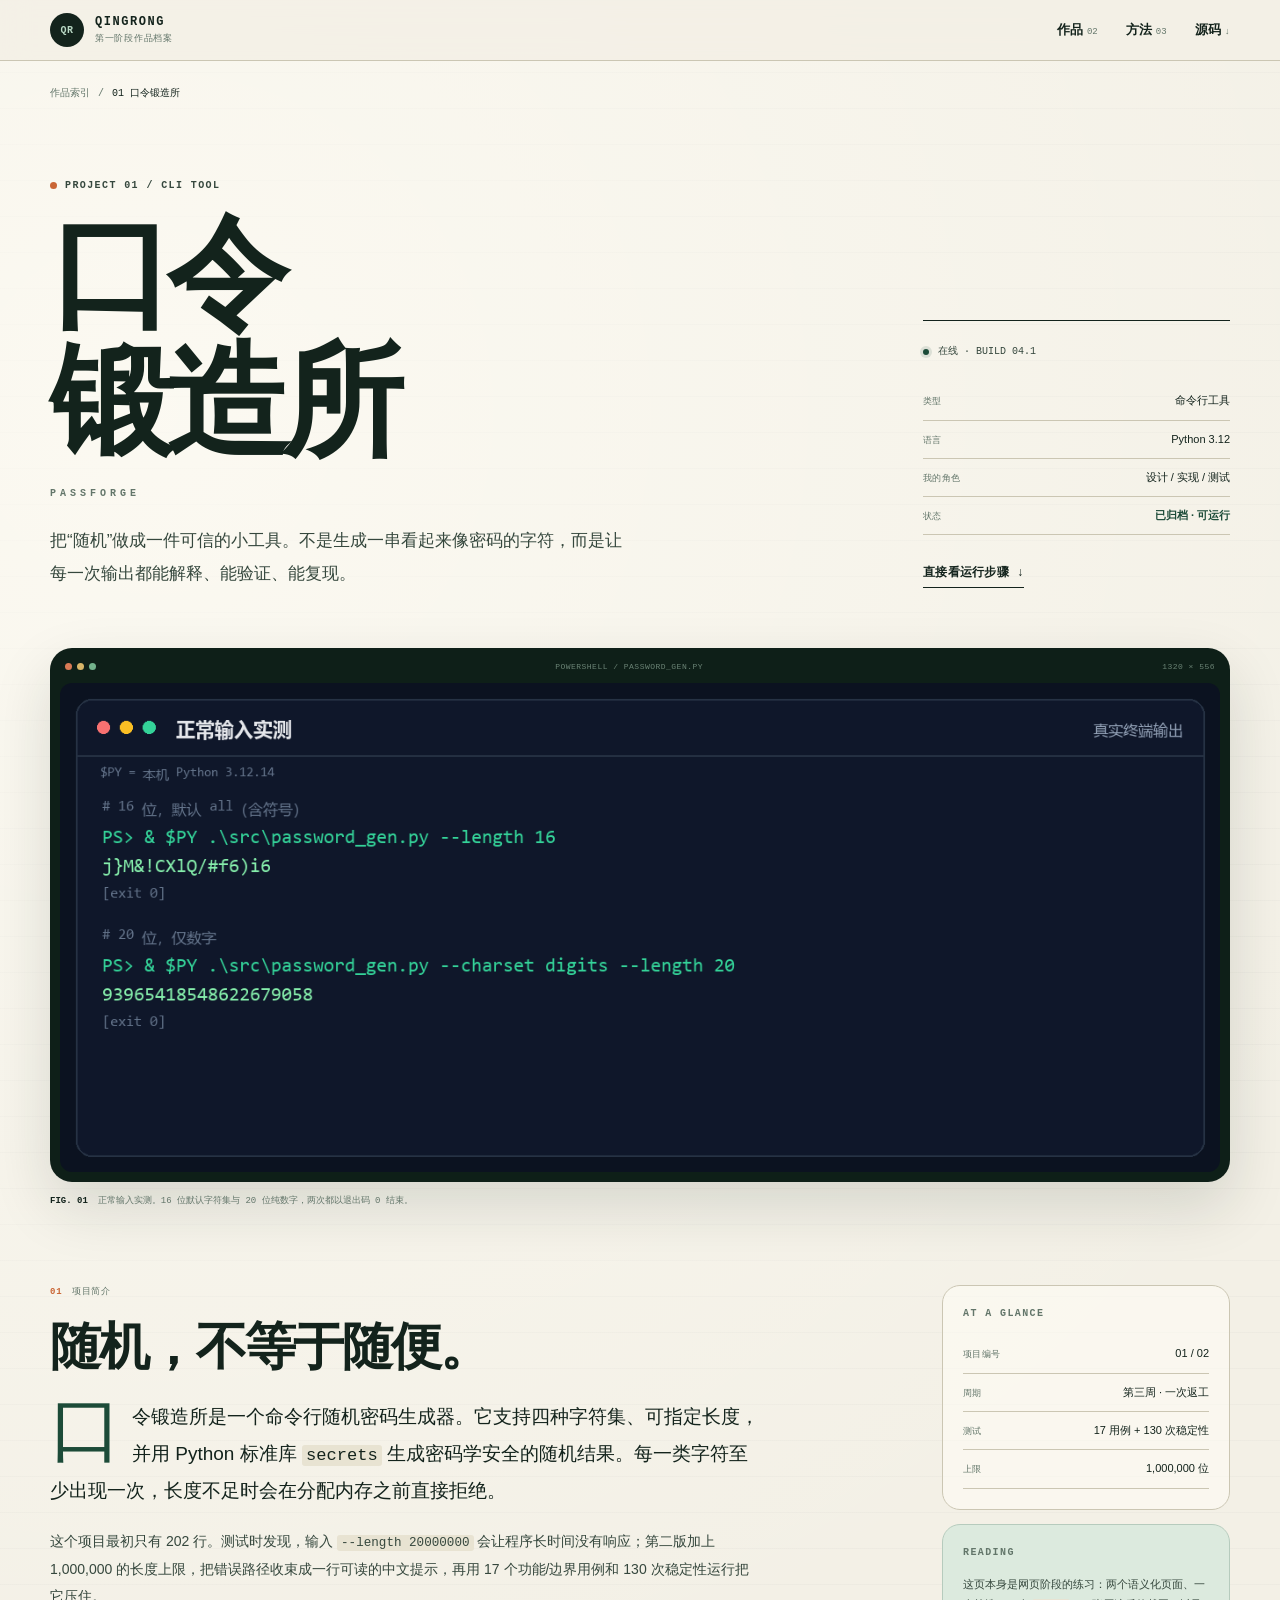
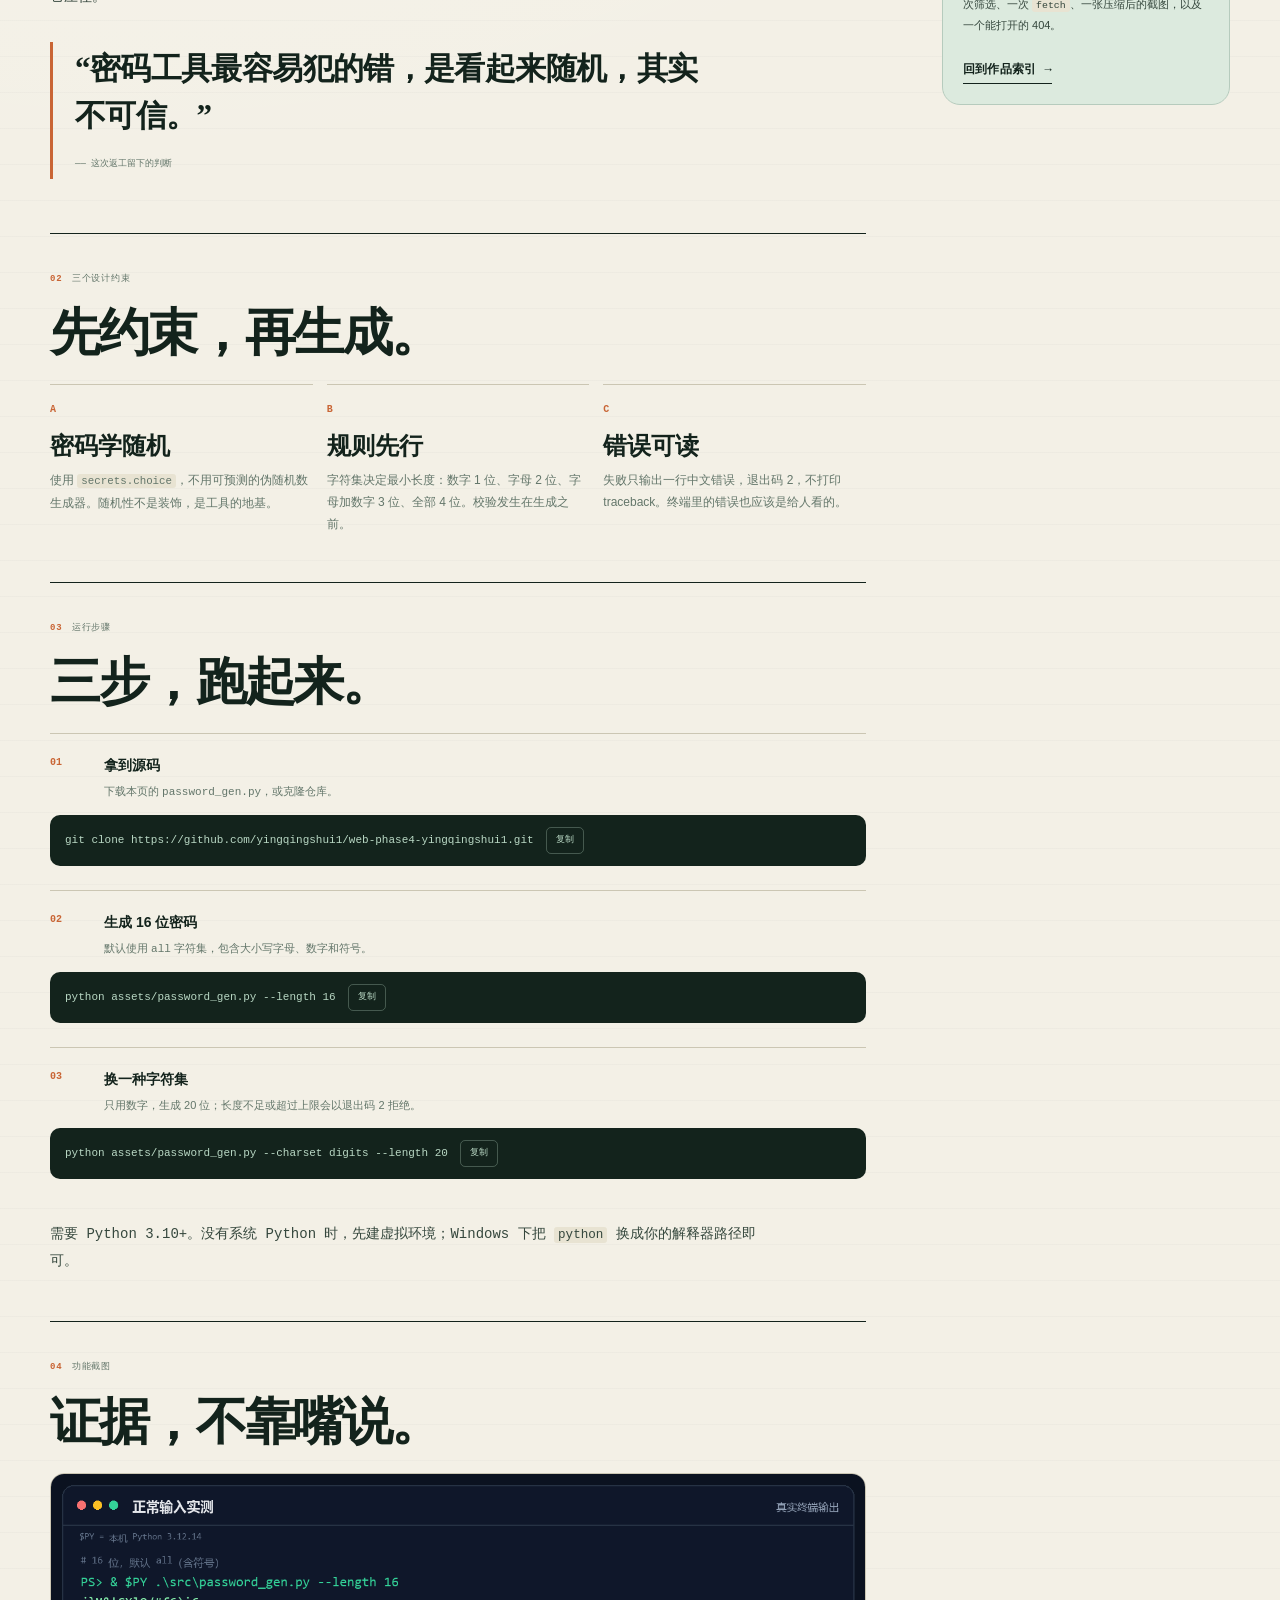
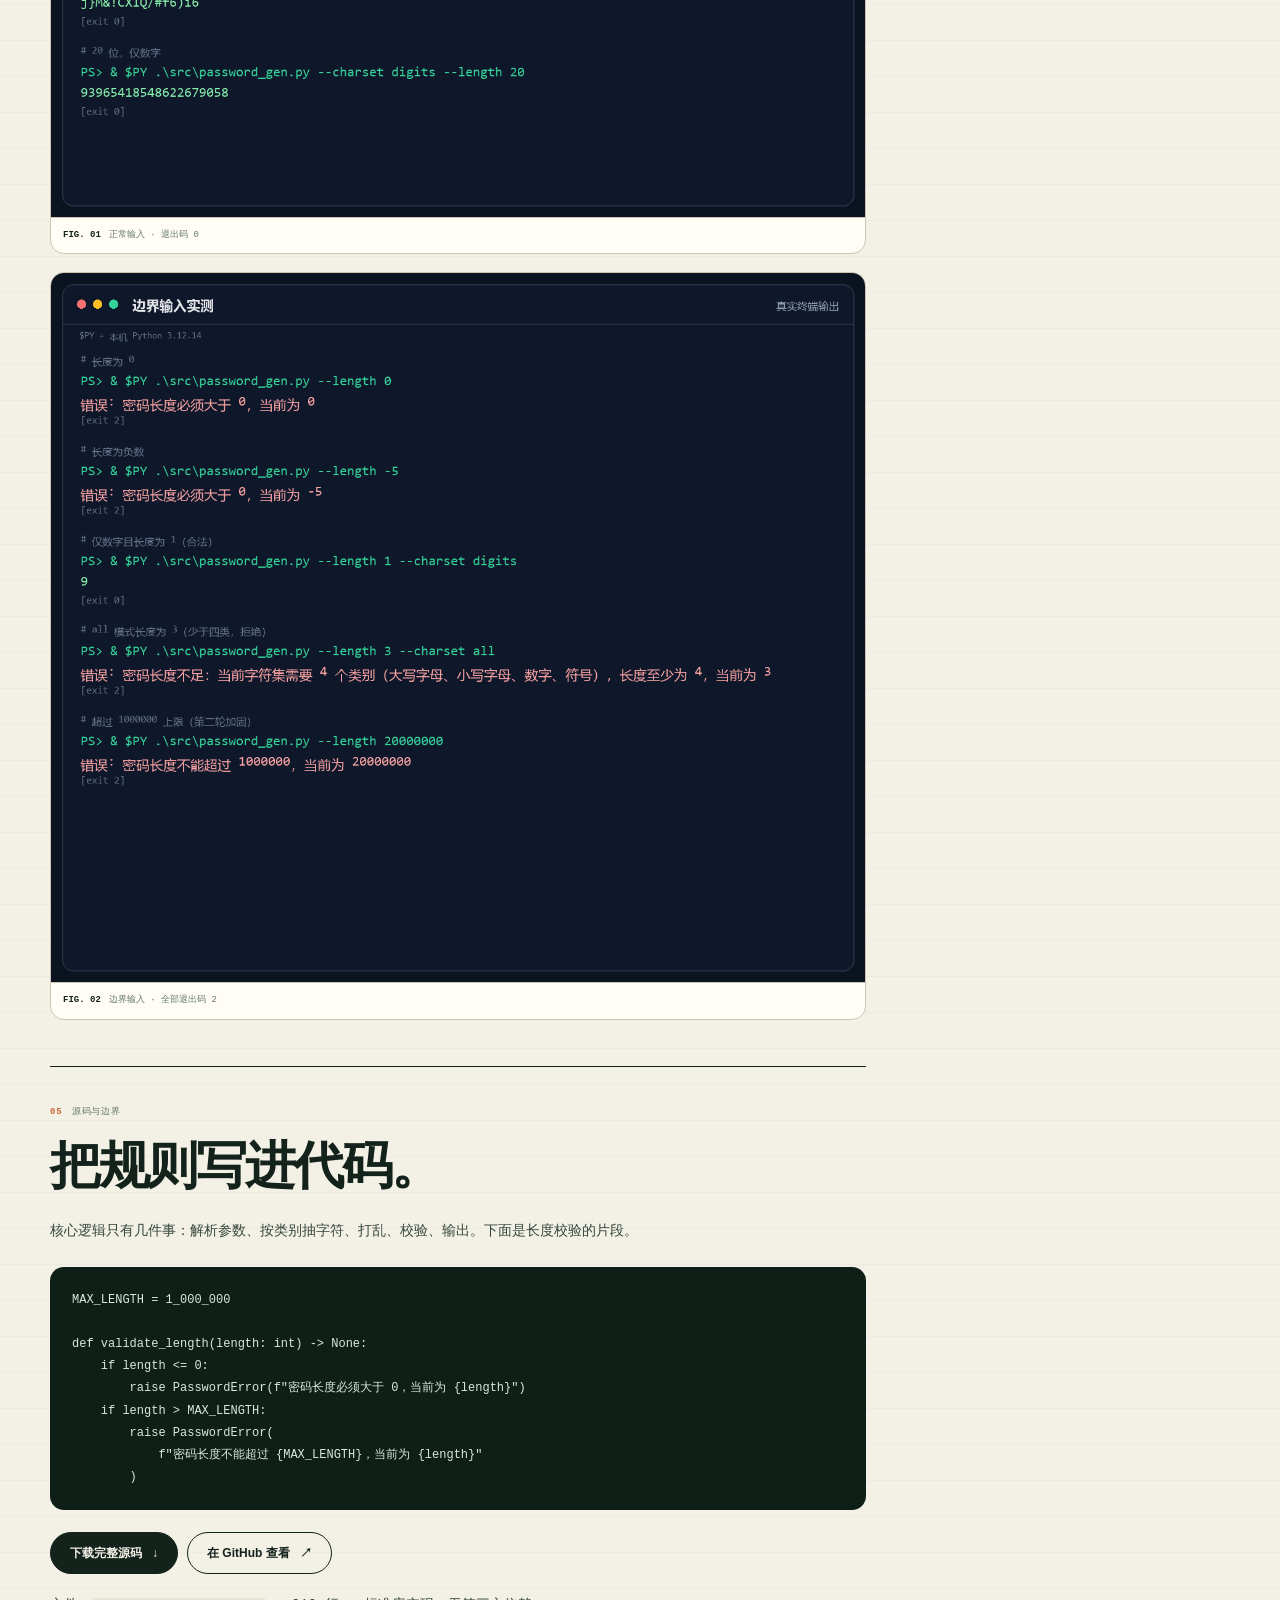
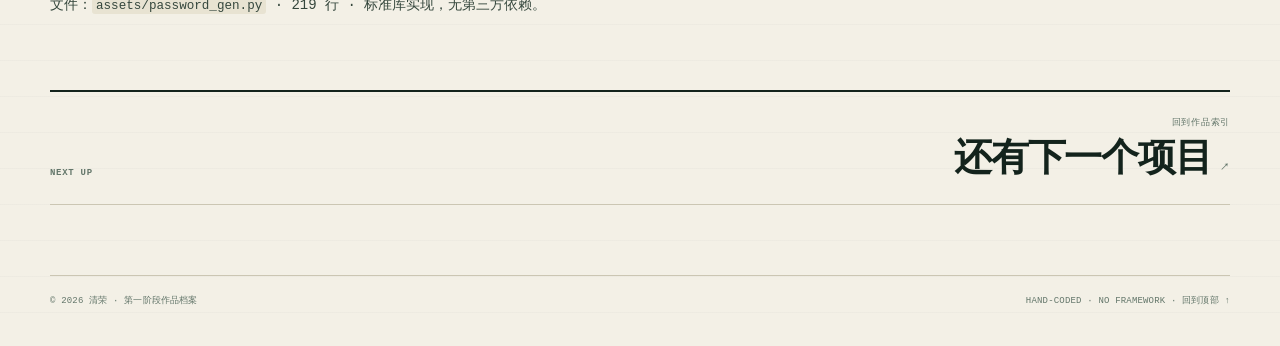
==== project.html @ 59e527c9 "feat: phase 04 static portfolio" ====
<!doctype html>
<html lang="zh-CN">
<head>
  <meta charset="utf-8">
  <meta name="viewport" content="width=device-width, initial-scale=1">
  <title>口令锻造所 · 清荣的第一阶段作品档案</title>
  <meta name="description" content="口令锻造所：一个用 Python secrets 实现的命令行随机口令生成器。项目简介、功能截图、运行步骤与源码。">
  <meta name="theme-color" content="#f3f0e6">
  <link rel="icon" href="assets/favicon.svg" type="image/svg+xml">
  <link rel="stylesheet" href="css/style.css">
</head>
<body class="project-page">
  <a class="skip-link" href="#main">跳到主要内容</a>

  <header class="site-header">
    <div class="header-inner">
      <a class="brand" href="index.html" aria-label="清荣作品档案首页">
        <span class="brand__mark" aria-hidden="true">QR</span>
        <span class="brand__text">
          <strong>QINGRONG</strong>
          <small>第一阶段作品档案</small>
        </span>
      </a>
      <nav class="site-nav" aria-label="主导航">
        <a href="index.html#work">作品 <span>02</span></a>
        <a href="index.html#method">方法 <span>03</span></a>
        <a href="#source">源码 <span aria-hidden="true">↓</span></a>
      </nav>
    </div>
  </header>

  <main id="main">
    <div class="project-shell">
      <nav class="breadcrumb" aria-label="面包屑">
        <a href="index.html">作品索引</a>
        <span aria-hidden="true">/</span>
        <span aria-current="page">01 口令锻造所</span>
      </nav>

      <section class="project-hero" aria-labelledby="project-title">
        <div class="project-hero__main">
          <p class="kicker"><span class="kicker__dot" aria-hidden="true"></span>PROJECT 01 / CLI TOOL</p>
          <h1 id="project-title">口令<br>锻造所</h1>
          <p class="project-hero__en">PASSFORGE</p>
          <p class="project-hero__lede">把“随机”做成一件可信的小工具。不是生成一串看起来像密码的字符，而是让每一次输出都能解释、能验证、能复现。</p>
        </div>
        <aside class="project-hero__aside" aria-label="项目信息">
          <div class="build-status" data-build-status role="status" aria-live="polite">
            <span class="build-status__dot" aria-hidden="true"></span>
            <span data-status-text>读取构建状态…</span>
          </div>
          <dl class="project-facts">
            <div><dt>类型</dt><dd>命令行工具</dd></div>
            <div><dt>语言</dt><dd>Python 3.12</dd></div>
            <div><dt>我的角色</dt><dd>设计 / 实现 / 测试</dd></div>
            <div><dt>状态</dt><dd><span class="status-ink">已归档 · 可运行</span></dd></div>
          </dl>
          <a class="text-link" href="#run">直接看运行步骤 <span aria-hidden="true">↓</span></a>
        </aside>
      </section>

      <figure class="hero-shot">
        <div class="hero-shot__frame">
          <div class="hero-shot__bar">
            <span class="hero-shot__lights" aria-hidden="true"><i></i><i></i><i></i></span>
            <span>POWERSHELL / PASSWORD_GEN.PY</span>
            <span>1320 × 556</span>
          </div>
          <img src="assets/terminal-normal.png" width="1320" height="556" alt="终端截图：运行 password_gen.py 生成 16 位含符号密码和 20 位纯数字密码。">
        </div>
        <figcaption><span>FIG. 01</span> 正常输入实测。16 位默认字符集与 20 位纯数字，两次都以退出码 0 结束。</figcaption>
      </figure>

      <div class="project-layout">
        <div class="project-content">
          <section class="content-section" id="about" aria-labelledby="about-title">
            <div class="content-label"><span>01</span> 项目简介</div>
            <h2 id="about-title">随机，不等于随便。</h2>
            <p class="lead"><span class="dropcap">口</span>令锻造所是一个命令行随机密码生成器。它支持四种字符集、可指定长度，并用 Python 标准库 <code>secrets</code> 生成密码学安全的随机结果。每一类字符至少出现一次，长度不足时会在分配内存之前直接拒绝。</p>
            <p>这个项目最初只有 202 行。测试时发现，输入 <code>--length 20000000</code> 会让程序长时间没有响应；第二版加上 1,000,000 的长度上限，把错误路径收束成一行可读的中文提示，再用 17 个功能/边界用例和 130 次稳定性运行把它压住。</p>
            <blockquote>
              <p>“密码工具最容易犯的错，是看起来随机，其实不可信。”</p>
              <cite>—— 这次返工留下的判断</cite>
            </blockquote>
          </section>

          <section class="content-section" aria-labelledby="features-title">
            <div class="content-label"><span>02</span> 三个设计约束</div>
            <h2 id="features-title">先约束，再生成。</h2>
            <div class="feature-grid">
              <article class="feature">
                <span class="feature__num">A</span>
                <h3>密码学随机</h3>
                <p>使用 <code>secrets.choice</code>，不用可预测的伪随机数生成器。随机性不是装饰，是工具的地基。</p>
              </article>
              <article class="feature">
                <span class="feature__num">B</span>
                <h3>规则先行</h3>
                <p>字符集决定最小长度：数字 1 位、字母 2 位、字母加数字 3 位、全部 4 位。校验发生在生成之前。</p>
              </article>
              <article class="feature">
                <span class="feature__num">C</span>
                <h3>错误可读</h3>
                <p>失败只输出一行中文错误，退出码 2，不打印 traceback。终端里的错误也应该是给人看的。</p>
              </article>
            </div>
          </section>

          <section class="content-section" id="run" aria-labelledby="run-title">
            <div class="content-label"><span>03</span> 运行步骤</div>
            <h2 id="run-title">三步，跑起来。</h2>
            <ol class="steps">
              <li class="step">
                <div class="step__head">
                  <span class="step__num">01</span>
                  <div><h3>拿到源码</h3><p>下载本页的 <code>password_gen.py</code>，或克隆仓库。</p></div>
                </div>
                <div class="command">
                  <code id="cmd-clone">git clone https://github.com/yingqingshui1/web-phase4-yingqingshui1.git</code>
                  <button class="copy-btn" type="button" data-copy="cmd-clone" aria-label="复制克隆命令">复制</button>
                </div>
              </li>
              <li class="step">
                <div class="step__head">
                  <span class="step__num">02</span>
                  <div><h3>生成 16 位密码</h3><p>默认使用 <code>all</code> 字符集，包含大小写字母、数字和符号。</p></div>
                </div>
                <div class="command">
                  <code id="cmd-run">python assets/password_gen.py --length 16</code>
                  <button class="copy-btn" type="button" data-copy="cmd-run" aria-label="复制生成命令">复制</button>
                </div>
              </li>
              <li class="step">
                <div class="step__head">
                  <span class="step__num">03</span>
                  <div><h3>换一种字符集</h3><p>只用数字，生成 20 位；长度不足或超过上限会以退出码 2 拒绝。</p></div>
                </div>
                <div class="command">
                  <code id="cmd-digits">python assets/password_gen.py --charset digits --length 20</code>
                  <button class="copy-btn" type="button" data-copy="cmd-digits" aria-label="复制数字密码命令">复制</button>
                </div>
              </li>
            </ol>
            <p class="note">需要 Python 3.10+。没有系统 Python 时，先建虚拟环境；Windows 下把 <code>python</code> 换成你的解释器路径即可。</p>
          </section>

          <section class="content-section" aria-labelledby="shots-title">
            <div class="content-label"><span>04</span> 功能截图</div>
            <h2 id="shots-title">证据，不靠嘴说。</h2>
            <div class="shot-grid">
              <figure class="shot-card">
                <img src="assets/terminal-normal.png" width="1320" height="556" loading="lazy" alt="正常输入：16 位含符号密码和 20 位纯数字密码的终端输出。">
                <figcaption><span>FIG. 01</span> 正常输入 · 退出码 0</figcaption>
              </figure>
              <figure class="shot-card">
                <img src="assets/terminal-edge.png" width="1320" height="1150" loading="lazy" alt="边界输入：长度为 0、负数、过短以及超过一百万时的中文错误提示。">
                <figcaption><span>FIG. 02</span> 边界输入 · 全部退出码 2</figcaption>
              </figure>
            </div>
          </section>

          <section class="content-section source-section" id="source" aria-labelledby="source-title">
            <div class="content-label"><span>05</span> 源码与边界</div>
            <h2 id="source-title">把规则写进代码。</h2>
            <p>核心逻辑只有几件事：解析参数、按类别抽字符、打乱、校验、输出。下面是长度校验的片段。</p>
            <pre class="code-block" aria-label="password_gen.py 长度校验代码片段"><code>MAX_LENGTH = 1_000_000

def validate_length(length: int) -&gt; None:
    if length &lt;= 0:
        raise PasswordError(f"密码长度必须大于 0，当前为 {length}")
    if length &gt; MAX_LENGTH:
        raise PasswordError(
            f"密码长度不能超过 {MAX_LENGTH}，当前为 {length}"
        )</code></pre>
            <div class="source-actions">
              <a class="button button--primary" href="assets/password_gen.py" download>下载完整源码 <span aria-hidden="true">↓</span></a>
              <a class="button button--ghost" href="https://github.com/yingqingshui1/web-phase4-yingqingshui1" data-repo-link>在 GitHub 查看 <span aria-hidden="true">↗</span></a>
            </div>
            <p class="note">文件：<code>assets/password_gen.py</code> · 219 行 · 标准库实现，无第三方依赖。</p>
          </section>
        </div>

        <aside class="project-side" aria-label="项目速览">
          <div class="side-card">
            <p class="mono-label">AT A GLANCE</p>
            <dl class="side-facts">
              <div><dt>项目编号</dt><dd>01 / 02</dd></div>
              <div><dt>周期</dt><dd>第三周 · 一次返工</dd></div>
              <div><dt>测试</dt><dd>17 用例 + 130 次稳定性</dd></div>
              <div><dt>上限</dt><dd>1,000,000 位</dd></div>
            </dl>
          </div>
          <div class="side-card side-card--mint">
            <p class="mono-label">READING</p>
            <p>这页本身是网页阶段的练习：两个语义化页面、一次筛选、一次 <code>fetch</code>、一张压缩后的截图，以及一个能打开的 404。</p>
            <a class="text-link" href="index.html#work">回到作品索引 <span aria-hidden="true">→</span></a>
          </div>
        </aside>
      </div>

      <nav class="project-next" aria-label="项目翻页">
        <span class="mono-label">NEXT UP</span>
        <a href="index.html#work">
          <span>回到作品索引</span>
          <strong>还有下一个项目 <span aria-hidden="true">↗</span></strong>
        </a>
      </nav>
    </div>
  </main>

  <footer class="site-footer">
    <div class="site-footer__bottom">
      <p>© <span data-year>2026</span> 清荣 · 第一阶段作品档案</p>
      <p class="site-footer__meta">HAND-CODED · NO FRAMEWORK · <a href="#main">回到顶部 ↑</a></p>
    </div>
  </footer>

  <noscript>
    <p class="noscript-note">页面内容无需 JavaScript 即可阅读；复制按钮和构建状态需要开启 JavaScript。</p>
  </noscript>
  <script src="js/project.js" defer></script>
</body>
</html>
---- css/style.css ----
/* =========================================================
   QINGRONG / PHASE 01
   Hand-written CSS. No framework, no build step.
   ========================================================= */

:root {
  --paper: #f3f0e6;
  --paper-deep: #e8e3d2;
  --white: #fffdf6;
  --ink: #13231c;
  --ink-soft: #35473d;
  --muted: #63766a;
  --line: #cbc6b3;
  --line-dark: #9ea998;
  --green: #1c4b38;
  --mint: #b9d8c4;
  --mint-soft: #dceade;
  --orange: #c96535;
  --font-sans: "Microsoft YaHei", "PingFang SC", "Noto Sans SC", "Hiragino Sans GB", sans-serif;
  --font-serif: "Songti SC", "STSong", "Noto Serif SC", "SimSun", serif;
  --font-mono: "Cascadia Code", "SFMono-Regular", "Consolas", "Liberation Mono", monospace;
  --max: 1180px;
  --gutter: clamp(16px, 4vw, 28px);
  --radius-lg: 28px;
  --radius-md: 18px;
  --ease: cubic-bezier(.2, .7, .2, 1);
}

*,
*::before,
*::after {
  box-sizing: border-box;
}

html {
  scroll-behavior: smooth;
  scroll-padding-top: 90px;
}

body {
  margin: 0;
  background-color: var(--paper);
  background-image:
    radial-gradient(circle at 12% 8%, rgba(255, 253, 246, .72), transparent 28%),
    linear-gradient(rgba(19, 35, 28, .025) 1px, transparent 1px);
  background-size: auto, 100% 36px;
  color: var(--ink);
  font-family: var(--font-sans);
  font-size: 16px;
  line-height: 1.7;
  overflow-x: clip;
  -webkit-font-smoothing: antialiased;
}

body::selection {
  background: var(--mint);
  color: var(--ink);
}

::selection {
  background: var(--mint);
  color: var(--ink);
}

img {
  display: block;
  max-width: 100%;
  height: auto;
}

a {
  color: inherit;
}

button,
input {
  font: inherit;
}

button {
  color: inherit;
}

h1,
h2,
h3,
p {
  margin-top: 0;
}

code,
pre {
  font-family: var(--font-mono);
}

[hidden] {
  display: none !important;
}

:focus-visible {
  outline: 3px solid var(--orange);
  outline-offset: 3px;
}

.skip-link {
  position: fixed;
  top: 12px;
  left: 12px;
  z-index: 100;
  padding: 9px 14px;
  border-radius: 999px;
  background: var(--ink);
  color: var(--paper);
  font-family: var(--font-mono);
  font-size: 12px;
  text-decoration: none;
  transform: translateY(-160%);
  transition: transform .2s var(--ease);
}

.skip-link:focus {
  transform: translateY(0);
}

/* ---------- shared ---------- */

.kicker,
.mono-label {
  font-family: var(--font-mono);
  font-size: 10px;
  font-weight: 600;
  letter-spacing: .14em;
  line-height: 1.5;
  text-transform: uppercase;
}

.kicker {
  display: flex;
  align-items: center;
  gap: 8px;
  margin-bottom: 18px;
  color: var(--ink-soft);
}

.kicker__dot {
  width: 7px;
  height: 7px;
  flex: 0 0 auto;
  border-radius: 50%;
  background: var(--orange);
}

.kicker--light {
  color: var(--mint);
}

.mono-label {
  color: var(--muted);
}

.button {
  display: inline-flex;
  align-items: center;
  justify-content: center;
  gap: 10px;
  min-height: 46px;
  padding: 11px 19px;
  border: 1px solid var(--ink);
  border-radius: 999px;
  font-size: 13px;
  font-weight: 700;
  line-height: 1.2;
  text-decoration: none;
  transition: background .2s var(--ease), color .2s var(--ease), transform .2s var(--ease);
}

.button svg {
  width: 17px;
  height: 17px;
  fill: none;
  stroke: currentColor;
  stroke-width: 1.7;
  stroke-linecap: round;
  stroke-linejoin: round;
}

.button:hover {
  transform: translateY(-2px);
}

.button--primary {
  background: var(--ink);
  color: var(--paper);
}

.button--primary:hover {
  background: var(--mint);
  color: var(--ink);
}

.button--ghost {
  background: transparent;
}

.button--ghost:hover {
  background: var(--white);
}

.text-link {
  display: inline-flex;
  align-items: center;
  gap: 8px;
  width: fit-content;
  padding-bottom: 3px;
  border-bottom: 1px solid var(--ink);
  font-family: var(--font-mono);
  font-size: 12px;
  font-weight: 600;
  letter-spacing: .02em;
  text-decoration: none;
  transition: gap .2s var(--ease), color .2s var(--ease);
}

.text-link:hover {
  gap: 14px;
  color: var(--green);
}

.tag-list {
  display: flex;
  flex-wrap: wrap;
  gap: 6px;
  margin: 0;
  padding: 0;
  list-style: none;
}

.tag-list li {
  padding: 3px 8px;
  border: 1px solid var(--line);
  border-radius: 4px;
  color: var(--ink-soft);
  font-family: var(--font-mono);
  font-size: 10px;
  line-height: 1.5;
}

/* ---------- header ---------- */

.site-header {
  position: sticky;
  top: 0;
  z-index: 30;
  border-bottom: 1px solid var(--line);
  background: rgba(243, 240, 230, .9);
  -webkit-backdrop-filter: blur(14px);
  backdrop-filter: blur(14px);
}

.header-inner {
  display: flex;
  align-items: center;
  justify-content: space-between;
  gap: 24px;
  width: min(var(--max), calc(100% - var(--gutter) * 2));
  margin: 0 auto;
  padding: 13px 0;
}

.brand {
  display: inline-flex;
  align-items: center;
  gap: 11px;
  text-decoration: none;
  white-space: nowrap;
}

.brand__mark {
  display: grid;
  width: 34px;
  height: 34px;
  place-items: center;
  border-radius: 50%;
  background: var(--ink);
  color: var(--mint);
  font-family: var(--font-mono);
  font-size: 10px;
  font-weight: 700;
  letter-spacing: .04em;
}

.brand__text {
  display: flex;
  flex-direction: column;
  line-height: 1.1;
}

.brand__text strong {
  font-family: var(--font-mono);
  font-size: 12px;
  letter-spacing: .13em;
}

.brand__text small {
  margin-top: 4px;
  color: var(--muted);
  font-size: 9px;
  letter-spacing: .08em;
}

.site-nav {
  display: flex;
  align-items: center;
  gap: clamp(12px, 2.2vw, 28px);
}

.site-nav a {
  display: inline-flex;
  align-items: baseline;
  gap: 4px;
  padding: 5px 0;
  font-size: 13px;
  font-weight: 600;
  text-decoration: none;
  white-space: nowrap;
}

.site-nav a span {
  color: var(--muted);
  font-family: var(--font-mono);
  font-size: 9px;
  font-weight: 400;
}

.site-nav a:hover {
  color: var(--green);
  text-decoration: underline;
  text-underline-offset: 4px;
}

/* ---------- hero ---------- */

.hero {
  display: grid;
  grid-template-columns: minmax(0, 1.45fr) minmax(280px, .55fr);
  gap: clamp(30px, 5vw, 68px);
  align-items: stretch;
  width: min(var(--max), calc(100% - var(--gutter) * 2));
  margin: 0 auto;
  padding: clamp(52px, 8vw, 104px) 0 clamp(44px, 6vw, 72px);
}

.hero__copy {
  display: flex;
  flex-direction: column;
  align-items: flex-start;
  justify-content: center;
}

.hero h1 {
  max-width: 760px;
  margin-bottom: 24px;
  font-family: var(--font-serif);
  font-size: clamp(48px, 7.4vw, 98px);
  font-weight: 600;
  letter-spacing: -.055em;
  line-height: .98;
}

.hero h1 .mark {
  display: inline-block;
  margin: 0 .05em;
  padding: 0 .1em .06em;
  border-radius: .06em;
  background: var(--mint);
  box-shadow: inset 0 -.08em 0 rgba(28, 75, 56, .24);
  transform: rotate(-1.5deg);
}

.hero__lede {
  max-width: 560px;
  margin-bottom: 30px;
  color: var(--ink-soft);
  font-size: clamp(14px, 1.4vw, 17px);
  line-height: 1.95;
}

.hero__actions {
  display: flex;
  flex-wrap: wrap;
  gap: 10px;
}

.issue-card {
  position: relative;
  display: flex;
  min-height: 360px;
  flex-direction: column;
  justify-content: space-between;
  overflow: hidden;
  padding: 24px;
  border-radius: var(--radius-lg);
  background: var(--green);
  color: var(--paper);
}

.issue-card__top {
  position: relative;
  z-index: 1;
  display: flex;
  align-items: center;
  justify-content: space-between;
  gap: 10px;
}

.issue-card .mono-label {
  color: rgba(243, 240, 230, .58);
}

.status-pill {
  display: inline-flex;
  align-items: center;
  gap: 6px;
  padding: 4px 8px;
  border: 1px solid rgba(243, 240, 230, .24);
  border-radius: 999px;
  color: var(--mint);
  font-family: var(--font-mono);
  font-size: 9px;
  letter-spacing: .08em;
}

.status-pill__dot,
.build-status__dot {
  width: 6px;
  height: 6px;
  border-radius: 50%;
  background: var(--mint);
  box-shadow: 0 0 0 3px rgba(185, 216, 196, .14);
}

.issue-card__number {
  position: absolute;
  right: -14px;
  bottom: -35px;
  margin: 0;
  color: rgba(243, 240, 230, .1);
  font-family: var(--font-serif);
  font-size: clamp(190px, 22vw, 290px);
  font-weight: 700;
  letter-spacing: -.12em;
  line-height: .8;
  pointer-events: none;
  user-select: none;
}

.issue-card__bottom {
  position: relative;
  z-index: 1;
}

.issue-card__bottom > p {
  margin-bottom: 24px;
  font-family: var(--font-serif);
  font-size: clamp(25px, 2.4vw, 32px);
  line-height: 1.35;
}

.issue-card__meta {
  display: flex;
  gap: 28px;
  margin: 0;
  padding-top: 18px;
  border-top: 1px solid rgba(243, 240, 230, .2);
}

.issue-card__meta div {
  display: flex;
  flex-direction: column;
  gap: 2px;
}

.issue-card__meta dt {
  color: rgba(243, 240, 230, .46);
  font-family: var(--font-mono);
  font-size: 8px;
  letter-spacing: .12em;
}

.issue-card__meta dd {
  margin: 0;
  font-family: var(--font-mono);
  font-size: 16px;
}

/* ---------- ticker ---------- */

.ticker {
  overflow: hidden;
  border-top: 1px solid var(--ink);
  border-bottom: 1px solid var(--ink);
  background: var(--mint);
  -webkit-mask-image: linear-gradient(to right, transparent 0, #000 4%, #000 96%, transparent 100%);
  mask-image: linear-gradient(to right, transparent 0, #000 4%, #000 96%, transparent 100%);
}

.ticker__track {
  display: flex;
  width: max-content;
  align-items: center;
  gap: 26px;
  padding: 9px 0;
  animation: ticker 32s linear infinite;
}

.ticker__track span {
  font-family: var(--font-mono);
  font-size: 9px;
  font-weight: 700;
  letter-spacing: .16em;
}

.ticker__track i {
  width: 5px;
  height: 5px;
  border-radius: 50%;
  background: var(--green);
}

@keyframes ticker {
  to { transform: translateX(-50%); }
}

/* ---------- sections ---------- */

.section {
  width: min(var(--max), calc(100% - var(--gutter) * 2));
  margin: 0 auto;
  padding: clamp(58px, 7vw, 94px) 0;
}

.section-head {
  display: flex;
  align-items: flex-end;
  justify-content: space-between;
  gap: 30px;
  margin-bottom: 30px;
  padding-top: 18px;
  border-top: 1px solid var(--ink);
}

.section-head .kicker {
  margin-bottom: 12px;
}

.section-head h2 {
  margin: 0;
  font-family: var(--font-serif);
  font-size: clamp(38px, 5vw, 64px);
  font-weight: 600;
  letter-spacing: -.04em;
  line-height: 1;
}

.section-head__note {
  margin: 0;
  color: var(--muted);
  font-family: var(--font-mono);
  font-size: 10px;
  line-height: 1.8;
  text-align: right;
}

.section-head__note span {
  color: var(--ink);
  font-size: 22px;
  font-weight: 700;
}

.filter-bar {
  display: flex;
  align-items: center;
  gap: 7px;
  margin-bottom: 22px;
}

.filter-btn {
  display: inline-flex;
  align-items: baseline;
  gap: 5px;
  min-height: 34px;
  padding: 6px 12px;
  border: 1px solid var(--line);
  border-radius: 999px;
  background: transparent;
  font-family: var(--font-mono);
  font-size: 11px;
  line-height: 1;
  cursor: pointer;
  transition: background .18s var(--ease), color .18s var(--ease), border-color .18s var(--ease);
}

.filter-btn span {
  color: var(--muted);
  font-size: 8px;
}

.filter-btn:hover {
  border-color: var(--ink);
}

.filter-btn[aria-pressed="true"] {
  border-color: var(--ink);
  background: var(--ink);
  color: var(--paper);
}

.filter-btn[aria-pressed="true"] span {
  color: var(--mint);
}

.filter-status {
  margin: 0 0 0 auto;
  color: var(--muted);
  font-family: var(--font-mono);
  font-size: 10px;
}

.work-grid {
  display: grid;
  grid-template-columns: minmax(0, 1fr);
  gap: 16px;
}

.project-card {
  min-width: 0;
  overflow: hidden;
  border: 1px solid var(--line);
  border-radius: var(--radius-lg);
  background: var(--white);
}

.project-card--feature {
  display: grid;
  grid-column: 1 / -1;
  grid-template-columns: minmax(0, 1.18fr) minmax(0, .82fr);
}

.project-card__media {
  display: flex;
  min-width: 0;
  flex-direction: column;
  gap: 12px;
  padding: 20px;
  background:
    radial-gradient(circle at 10% 0, rgba(185, 216, 196, .13), transparent 38%),
    #0e1f18;
  color: var(--mint);
}

.media-topline {
  display: flex;
  justify-content: space-between;
  gap: 10px;
  font-family: var(--font-mono);
  font-size: 9px;
  letter-spacing: .12em;
}

.project-card__media img {
  width: 100%;
  margin: auto 0;
  border: 1px solid rgba(185, 216, 196, .2);
  border-radius: 12px;
  transition: transform .35s var(--ease);
}

.project-card--feature:hover .project-card__media img {
  transform: scale(1.012);
}

.media-caption {
  margin: 0;
  color: rgba(185, 216, 196, .55);
  font-family: var(--font-mono);
  font-size: 9px;
  letter-spacing: .04em;
}

.project-card__body {
  display: flex;
  min-width: 0;
  flex-direction: column;
  align-items: flex-start;
  padding: clamp(22px, 3vw, 32px);
}

.project-card__top {
  display: flex;
  width: 100%;
  align-items: center;
  justify-content: space-between;
  gap: 12px;
  margin-bottom: 20px;
}

.project-card__arrow {
  display: grid;
  width: 34px;
  height: 34px;
  flex: 0 0 auto;
  place-items: center;
  border: 1px solid var(--ink);
  border-radius: 50%;
  font-size: 15px;
  transition: background .2s var(--ease), transform .2s var(--ease);
}

.project-card--feature:hover .project-card__arrow {
  background: var(--mint);
  transform: rotate(8deg);
}

.project-card h3 {
  margin-bottom: 4px;
  font-family: var(--font-serif);
  font-size: clamp(34px, 4vw, 52px);
  font-weight: 600;
  letter-spacing: -.04em;
  line-height: 1.1;
}

.project-card__en {
  margin-bottom: 18px;
  color: var(--muted);
  font-family: var(--font-mono);
  font-size: 9px;
  letter-spacing: .14em;
}

.project-card__desc {
  margin-bottom: 20px;
  color: var(--ink-soft);
  font-size: 13px;
  line-height: 1.85;
}

.project-card__desc code {
  padding: 1px 4px;
  border-radius: 3px;
  background: var(--paper-deep);
  font-size: .9em;
}

.project-card .tag-list {
  margin-bottom: 24px;
}

.project-card .text-link {
  margin-top: auto;
}

.project-card__status {
  padding: 3px 7px;
  border: 1px solid var(--line);
  border-radius: 999px;
  color: var(--muted);
  font-family: var(--font-mono);
  font-size: 9px;
}

.project-card--compact {
  display: grid;
  grid-template-columns: 94px minmax(0, 1fr);
  min-height: 290px;
}

.compact-mark {
  display: flex;
  flex-direction: column;
  align-items: center;
  justify-content: space-between;
  padding: 22px 12px;
  background: var(--paper-deep);
  border-right: 1px solid var(--line);
}

.compact-mark span {
  color: var(--green);
  font-family: var(--font-serif);
  font-size: 62px;
  line-height: .9;
}

.compact-mark small {
  color: var(--muted);
  font-family: var(--font-mono);
  font-size: 8px;
  letter-spacing: .14em;
  writing-mode: vertical-rl;
}

.project-card--compact h3 {
  font-size: clamp(28px, 3vw, 38px);
}

.project-card__footnote {
  margin: auto 0 0;
  color: var(--muted);
  font-family: var(--font-mono);
  font-size: 9px;
  line-height: 1.6;
}

/* ---------- method ---------- */

.method {
  display: grid;
  grid-template-columns: minmax(0, .78fr) minmax(0, 1.22fr);
  gap: clamp(30px, 5vw, 72px);
  width: min(var(--max), calc(100% - var(--gutter) * 2));
  margin: 0 auto clamp(64px, 8vw, 100px);
  padding: clamp(28px, 5vw, 58px);
  border-radius: 34px;
  background:
    radial-gradient(circle at 92% 0, rgba(185, 216, 196, .15), transparent 34%),
    var(--ink);
  color: var(--paper);
}

.method__head h2 {
  margin-bottom: 20px;
  font-family: var(--font-serif);
  font-size: clamp(38px, 4.6vw, 58px);
  font-weight: 600;
  letter-spacing: -.045em;
  line-height: 1.08;
}

.method__head > p:last-child {
  max-width: 330px;
  margin-bottom: 0;
  color: rgba(243, 240, 230, .62);
  font-size: 13px;
  line-height: 1.9;
}

.method-list {
  margin: 0;
  padding: 0;
  border-top: 1px solid rgba(243, 240, 230, .2);
  list-style: none;
}

.method-list li {
  display: grid;
  grid-template-columns: 48px minmax(0, 1fr);
  gap: 14px;
  padding: 20px 0;
  border-bottom: 1px solid rgba(243, 240, 230, .2);
}

.method-list__num {
  color: var(--mint);
  font-family: var(--font-mono);
  font-size: 11px;
}

.method-list h3 {
  margin-bottom: 6px;
  font-family: var(--font-serif);
  font-size: 26px;
  font-weight: 600;
  line-height: 1.2;
}

.method-list p {
  max-width: 460px;
  margin: 0;
  color: rgba(243, 240, 230, .64);
  font-size: 12px;
  line-height: 1.85;
}

/* ---------- footer ---------- */

.site-footer {
  width: min(var(--max), calc(100% - var(--gutter) * 2));
  margin: 0 auto;
  padding: 0 0 36px;
}

.site-footer__cta {
  padding: 30px 0 46px;
  border-top: 1px solid var(--ink);
}

.site-footer__cta .kicker {
  margin-bottom: 14px;
}

.site-footer__cta > a {
  display: block;
  width: fit-content;
  max-width: 100%;
  font-family: var(--font-serif);
  font-size: clamp(40px, 7vw, 84px);
  font-weight: 600;
  letter-spacing: -.055em;
  line-height: 1.02;
  text-decoration: none;
}

.site-footer__cta > a span:first-of-type {
  display: inline-block;
  padding: 0 .08em;
  background: var(--mint);
  transition: background .2s var(--ease);
}

.site-footer__cta > a:hover span:first-of-type {
  background: var(--orange);
  color: var(--white);
}

.site-footer__bottom {
  display: flex;
  align-items: flex-end;
  justify-content: space-between;
  gap: 20px;
  padding-top: 18px;
  border-top: 1px solid var(--line);
  color: var(--muted);
  font-family: var(--font-mono);
  font-size: 9px;
  letter-spacing: .02em;
}

.site-footer__bottom p {
  margin: 0;
}

.site-footer__bottom a {
  text-decoration: none;
}

.site-footer__bottom a:hover {
  color: var(--ink);
  text-decoration: underline;
}

.noscript-note {
  position: fixed;
  right: 14px;
  bottom: 14px;
  left: 14px;
  z-index: 40;
  width: fit-content;
  max-width: calc(100% - 28px);
  margin: 0 auto;
  padding: 8px 14px;
  border-radius: 999px;
  background: var(--ink);
  color: var(--paper);
  font-family: var(--font-mono);
  font-size: 10px;
  text-align: center;
}

/* =========================================================
   PROJECT PAGE
   ========================================================= */

.project-shell {
  width: min(var(--max), calc(100% - var(--gutter) * 2));
  margin: 0 auto;
}

.breadcrumb {
  display: flex;
  flex-wrap: wrap;
  gap: 8px;
  padding: 24px 0 0;
  color: var(--muted);
  font-family: var(--font-mono);
  font-size: 10px;
}

.breadcrumb a {
  text-decoration: none;
}

.breadcrumb a:hover {
  color: var(--ink);
  text-decoration: underline;
}

.breadcrumb [aria-current="page"] {
  color: var(--ink);
}

.project-hero {
  display: grid;
  grid-template-columns: minmax(0, 1.45fr) minmax(260px, .55fr);
  gap: clamp(30px, 5vw, 64px);
  align-items: end;
  padding: clamp(38px, 6vw, 76px) 0 clamp(38px, 5vw, 58px);
}

.project-hero h1 {
  margin: 0;
  font-family: var(--font-serif);
  font-size: clamp(72px, 9.6vw, 126px);
  font-weight: 600;
  letter-spacing: -.06em;
  line-height: 1.04;
}

.project-hero__en {
  margin: 18px 0 22px;
  color: var(--muted);
  font-family: var(--font-mono);
  font-size: 10px;
  font-weight: 600;
  letter-spacing: .4em;
}

.project-hero__lede {
  max-width: 580px;
  margin-bottom: 0;
  color: var(--ink-soft);
  font-size: clamp(14px, 1.4vw, 17px);
  line-height: 1.95;
}

.project-hero__aside {
  padding: 22px 0 2px;
  border-top: 1px solid var(--ink);
}

.build-status {
  display: flex;
  align-items: center;
  gap: 9px;
  margin-bottom: 22px;
  color: var(--ink-soft);
  font-family: var(--font-mono);
  font-size: 10px;
}

.build-status__dot {
  background: var(--muted);
  box-shadow: none;
}

.build-status[data-state="online"] .build-status__dot {
  background: var(--green);
  box-shadow: 0 0 0 3px rgba(28, 75, 56, .12);
}

.build-status[data-state="error"] .build-status__dot {
  background: var(--orange);
  box-shadow: none;
}

.project-facts,
.side-facts {
  margin: 0 0 22px;
}

.project-facts div,
.side-facts div {
  display: flex;
  align-items: baseline;
  justify-content: space-between;
  gap: 16px;
  padding: 9px 0;
  border-bottom: 1px solid var(--line);
}

.project-facts dt,
.side-facts dt {
  color: var(--muted);
  font-family: var(--font-mono);
  font-size: 9px;
  letter-spacing: .04em;
}

.project-facts dd,
.side-facts dd {
  margin: 0;
  font-size: 11px;
  text-align: right;
}

.status-ink {
  color: var(--green);
  font-weight: 700;
}

.hero-shot {
  margin: 0 0 clamp(48px, 6vw, 76px);
}

.hero-shot__frame {
  overflow: hidden;
  padding: 10px;
  border-radius: 22px;
  background: #0e1f18;
  box-shadow: 0 24px 60px rgba(19, 35, 28, .14);
}

.hero-shot__bar {
  display: flex;
  align-items: center;
  justify-content: space-between;
  gap: 14px;
  padding: 2px 5px 10px;
  color: rgba(185, 216, 196, .54);
  font-family: var(--font-mono);
  font-size: 8px;
  letter-spacing: .06em;
}

.hero-shot__lights {
  display: flex;
  gap: 5px;
}

.hero-shot__lights i {
  width: 7px;
  height: 7px;
  border-radius: 50%;
  background: rgba(185, 216, 196, .3);
}

.hero-shot__lights i:first-child {
  background: #d97a55;
}

.hero-shot__lights i:nth-child(2) {
  background: #d8b568;
}

.hero-shot__lights i:last-child {
  background: #73b28c;
}

.hero-shot iframe,
.hero-shot img {
  width: 100%;
  border-radius: 12px;
}

.hero-shot figcaption {
  display: flex;
  gap: 10px;
  margin-top: 12px;
  color: var(--muted);
  font-family: var(--font-mono);
  font-size: 9px;
  line-height: 1.7;
}

.hero-shot figcaption span,
.shot-card figcaption span {
  flex: 0 0 auto;
  color: var(--ink);
  font-weight: 700;
}

.project-layout {
  display: grid;
  grid-template-columns: minmax(0, 1fr) 288px;
  gap: clamp(36px, 6vw, 76px);
  align-items: start;
}

.project-content {
  min-width: 0;
}

.content-section {
  padding: 38px 0 46px;
  border-top: 1px solid var(--ink);
}

.content-section:first-child {
  padding-top: 0;
  border-top: 0;
}

.content-label {
  display: flex;
  align-items: center;
  gap: 9px;
  margin-bottom: 18px;
  color: var(--muted);
  font-family: var(--font-mono);
  font-size: 9px;
  letter-spacing: .1em;
  text-transform: uppercase;
}

.content-label span {
  color: var(--orange);
  font-weight: 700;
}

.content-section h2 {
  max-width: 720px;
  margin-bottom: 24px;
  font-family: var(--font-serif);
  font-size: clamp(34px, 4vw, 52px);
  font-weight: 600;
  letter-spacing: -.045em;
  line-height: 1.08;
}

.content-section > p {
  max-width: 710px;
  color: var(--ink-soft);
  font-size: 14px;
  line-height: 1.95;
}

.content-section > p code,
.feature code,
.note code,
.side-card code {
  padding: 1px 4px;
  border-radius: 3px;
  background: var(--paper-deep);
  font-size: .9em;
  overflow-wrap: anywhere;
  word-break: break-word;
}

.lead {
  color: var(--ink) !important;
  font-size: clamp(16px, 1.6vw, 19px) !important;
  line-height: 1.95 !important;
}

.dropcap {
  float: left;
  margin: 7px 10px 0 0;
  color: var(--green);
  font-family: var(--font-serif);
  font-size: 72px;
  line-height: .72;
}

blockquote {
  max-width: 650px;
  margin: 32px 0 8px;
  padding: 4px 0 4px 22px;
  border-left: 3px solid var(--orange);
}

blockquote p {
  margin-bottom: 8px;
  font-family: var(--font-serif);
  font-size: clamp(23px, 2.6vw, 31px);
  font-weight: 600;
  letter-spacing: -.02em;
  line-height: 1.5;
}

blockquote cite {
  color: var(--muted);
  font-family: var(--font-mono);
  font-size: 9px;
  font-style: normal;
}

.feature-grid {
  display: grid;
  grid-template-columns: repeat(3, minmax(0, 1fr));
  gap: 14px;
}

.feature {
  min-width: 0;
  padding: 16px 0 0;
  border-top: 1px solid var(--line);
}

.feature__num {
  display: block;
  margin-bottom: 14px;
  color: var(--orange);
  font-family: var(--font-mono);
  font-size: 10px;
  font-weight: 700;
}

.feature h3 {
  margin-bottom: 8px;
  font-family: var(--font-serif);
  font-size: 24px;
  font-weight: 600;
  line-height: 1.2;
}

.feature p {
  margin: 0;
  color: var(--muted);
  font-size: 12px;
  line-height: 1.85;
}

.steps {
  margin: 0;
  padding: 0;
  list-style: none;
}

.step {
  padding: 20px 0 24px;
  border-top: 1px solid var(--line);
}

.step__head {
  display: grid;
  grid-template-columns: 42px minmax(0, 1fr);
  gap: 12px;
  margin-bottom: 12px;
}

.step__num {
  color: var(--orange);
  font-family: var(--font-mono);
  font-size: 10px;
  font-weight: 700;
}

.step h3 {
  margin-bottom: 4px;
  font-size: 14px;
}

.step p {
  margin: 0;
  color: var(--muted);
  font-size: 11px;
  line-height: 1.8;
}

.command {
  display: flex;
  align-items: center;
  gap: 12px;
  min-width: 0;
  padding: 12px 12px 12px 15px;
  border-radius: 10px;
  background: var(--ink);
  color: var(--mint);
}

.command code {
  min-width: 0;
  overflow-x: auto;
  font-size: 11px;
  line-height: 1.7;
  scrollbar-width: thin;
}

.copy-btn {
  flex: 0 0 auto;
  padding: 5px 9px;
  border: 1px solid rgba(185, 216, 196, .3);
  border-radius: 5px;
  background: transparent;
  color: var(--mint);
  font-family: var(--font-mono);
  font-size: 9px;
  cursor: pointer;
  transition: background .15s var(--ease), color .15s var(--ease);
}

.copy-btn:hover,
.copy-btn.is-copied {
  background: var(--mint);
  color: var(--ink);
}

.note {
  margin: 18px 0 0;
  color: var(--muted);
  font-family: var(--font-mono);
  font-size: 9px;
  line-height: 1.8;
}

.shot-grid {
  display: grid;
  grid-template-columns: minmax(0, 1fr);
  gap: 18px;
}

.shot-card {
  margin: 0;
  overflow: hidden;
  border: 1px solid var(--line);
  border-radius: 14px;
  background: var(--white);
}

.shot-card img {
  width: 100%;
  border-bottom: 1px solid var(--line);
  background: #0e1f18;
}

.shot-card figcaption {
  display: flex;
  gap: 8px;
  padding: 10px 12px;
  color: var(--muted);
  font-family: var(--font-mono);
  font-size: 9px;
}

.code-block {
  overflow-x: auto;
  margin: 22px 0;
  padding: 22px;
  border-radius: 14px;
  background: #0e1f18;
  color: #d9e8dc;
  font-size: 12px;
  line-height: 1.85;
  tab-size: 4;
}

.source-actions {
  display: flex;
  flex-wrap: wrap;
  gap: 9px;
  margin-top: 22px;
}

.source-actions .button {
  min-height: 42px;
  font-size: 12px;
}

.project-side {
  position: sticky;
  top: 90px;
  display: grid;
  gap: 14px;
}

.side-card {
  padding: 20px;
  border: 1px solid var(--line);
  border-radius: 18px;
  background: rgba(255, 253, 246, .55);
}

.side-card .mono-label {
  margin-bottom: 14px;
}

.side-facts {
  margin-bottom: 0;
}

.side-card > p:not(.mono-label) {
  margin-bottom: 18px;
  color: var(--ink-soft);
  font-size: 11px;
  line-height: 1.85;
}

.side-card--mint {
  background: var(--mint-soft);
  border-color: #b6cbbd;
}

.project-next {
  display: flex;
  align-items: flex-end;
  justify-content: space-between;
  gap: 24px;
  margin: 24px 0 70px;
  padding: 24px 0;
  border-top: 2px solid var(--ink);
  border-bottom: 1px solid var(--line);
}

.project-next > a {
  display: flex;
  flex-direction: column;
  gap: 4px;
  text-align: right;
  text-decoration: none;
}

.project-next span {
  color: var(--muted);
  font-family: var(--font-mono);
  font-size: 9px;
  letter-spacing: .08em;
}

.project-next strong {
  font-family: var(--font-serif);
  font-size: clamp(24px, 3vw, 38px);
  font-weight: 600;
  letter-spacing: -.03em;
  line-height: 1.2;
}

.project-next a:hover strong {
  text-decoration: underline;
  text-underline-offset: 5px;
}

.project-page .site-footer__cta {
  display: none;
}

/* =========================================================
   404
   ========================================================= */

.not-found-page {
  background:
    radial-gradient(circle at 80% 20%, rgba(185, 216, 196, .42), transparent 30%),
    var(--paper);
}

.not-found {
  width: min(900px, calc(100% - var(--gutter) * 2));
  margin: 0 auto;
  padding: clamp(50px, 12vh, 130px) 0 70px;
}

.not-found__code {
  margin: 0 0 4px;
  color: var(--green);
  font-family: var(--font-mono);
  font-size: clamp(100px, 22vw, 230px);
  font-weight: 700;
  letter-spacing: -.09em;
  line-height: .8;
  opacity: .16;
}

.not-found h1 {
  margin: 0 0 22px;
  font-family: var(--font-serif);
  font-size: clamp(44px, 7vw, 82px);
  font-weight: 600;
  letter-spacing: -.055em;
  line-height: 1.03;
}

.not-found__lede {
  max-width: 520px;
  margin-bottom: 30px;
  color: var(--ink-soft);
  font-size: 14px;
  line-height: 1.95;
}

.not-found__actions {
  display: flex;
  flex-wrap: wrap;
  gap: 10px;
  margin-bottom: 56px;
}

.not-found__meta {
  padding-top: 14px;
  border-top: 1px solid var(--line);
  color: var(--muted);
  font-family: var(--font-mono);
  font-size: 9px;
  word-break: break-all;
}

/* =========================================================
   RESPONSIVE
   ========================================================= */

@media (max-width: 1000px) {
  .hero,
  .project-hero {
    grid-template-columns: minmax(0, 1fr);
  }

  .issue-card {
    min-height: 270px;
  }

  .project-hero__aside {
    max-width: 540px;
  }

  .project-layout {
    grid-template-columns: minmax(0, 1fr);
  }

  .project-side {
    position: static;
    grid-row: 2;
    grid-template-columns: repeat(2, minmax(0, 1fr));
  }

  .project-card--feature {
    grid-template-columns: minmax(0, 1fr);
  }

  .project-card__media img {
    max-height: 320px;
    object-fit: contain;
    object-position: left top;
  }

  .method {
    grid-template-columns: minmax(0, 1fr);
  }

  .method__head > p:last-child {
    max-width: 560px;
  }
}

@media (max-width: 760px) {
  .work-grid {
    grid-template-columns: minmax(0, 1fr);
  }

  .project-card--compact {
    min-height: 0;
  }

  .feature-grid {
    grid-template-columns: minmax(0, 1fr);
    gap: 20px;
  }

  .feature {
    display: grid;
    grid-template-columns: 30px minmax(0, 1fr);
    column-gap: 10px;
  }

  .feature__num {
    grid-row: 1 / 3;
    margin: 2px 0 0;
  }

  .feature h3,
  .feature p {
    grid-column: 2;
  }

  .project-side {
    grid-template-columns: minmax(0, 1fr);
  }

  .project-next {
    align-items: flex-start;
    flex-direction: column;
  }

  .project-next > a {
    text-align: left;
  }
}

@media (max-width: 600px) {
  :root {
    --gutter: 16px;
  }

  html {
    scroll-padding-top: 74px;
  }

  .header-inner {
    gap: 10px;
    padding: 10px 0;
  }

  .brand {
    gap: 8px;
  }

  .brand__mark {
    width: 30px;
    height: 30px;
    font-size: 9px;
  }

  .brand__text strong {
    font-size: 10px;
  }

  .brand__text small {
    display: none;
  }

  .site-nav {
    gap: 11px;
  }

  .site-nav a {
    gap: 0;
    font-size: 12px;
  }

  .site-nav a span {
    display: none;
  }

  .hero {
    padding-top: 44px;
    gap: 30px;
  }

  .hero h1 {
    margin-bottom: 19px;
    font-size: clamp(44px, 12.4vw, 58px);
    line-height: 1.04;
  }

  .hero__lede {
    margin-bottom: 24px;
    font-size: 14px;
    line-height: 1.9;
  }

  .button {
    min-height: 44px;
    padding: 10px 16px;
    font-size: 12px;
  }

  .issue-card {
    min-height: 230px;
    padding: 20px;
    border-radius: 22px;
  }

  .issue-card__bottom > p {
    margin-bottom: 16px;
    font-size: 24px;
  }

  .issue-card__meta {
    gap: 22px;
    padding-top: 13px;
  }

  .issue-card__number {
    right: -4px;
    bottom: -24px;
    font-size: 190px;
  }

  .ticker__track {
    gap: 20px;
    animation-duration: 24s;
  }

  .section-head {
    align-items: flex-start;
    flex-direction: column;
    gap: 12px;
    margin-bottom: 22px;
  }

  .section-head__note {
    text-align: left;
  }

  .filter-bar {
    flex-wrap: wrap;
  }

  .filter-status {
    flex-basis: 100%;
    margin: 5px 0 0;
  }

  .project-card__body {
    padding: 20px;
  }

  .project-card__top {
    margin-bottom: 16px;
  }

  .project-card__media {
    padding: 13px;
  }

  .project-card__media img {
    max-height: none;
  }

  .media-topline {
    font-size: 8px;
  }

  .project-card h3 {
    font-size: 34px;
  }

  .project-card--compact {
    grid-template-columns: 68px minmax(0, 1fr);
  }

  .compact-mark {
    padding: 16px 8px;
  }

  .compact-mark span {
    font-size: 48px;
  }

  .compact-mark small {
    font-size: 7px;
  }

  .method {
    padding: 24px 20px;
    border-radius: 24px;
  }

  .method-list li {
    grid-template-columns: 36px minmax(0, 1fr);
    gap: 8px;
    padding: 17px 0;
  }

  .method-list h3 {
    font-size: 23px;
  }

  .site-footer__cta {
    padding-bottom: 34px;
  }

  .site-footer__cta > a {
    font-size: clamp(38px, 11vw, 54px);
  }

  .site-footer__bottom {
    align-items: flex-start;
    flex-direction: column;
    gap: 7px;
  }

  .breadcrumb {
    padding-top: 16px;
  }

  .project-hero {
    padding-top: 34px;
    gap: 26px;
  }

  .project-hero h1 {
    font-size: clamp(66px, 18vw, 82px);
    line-height: 1.06;
  }

  .project-hero__en {
    margin: 14px 0 16px;
  }

  .project-hero__lede {
    font-size: 14px;
    line-height: 1.9;
  }

  .project-hero__aside {
    padding-top: 16px;
  }

  .hero-shot__frame {
    padding: 7px;
    border-radius: 16px;
  }

  .hero-shot__bar {
    font-size: 7px;
  }

  .hero-shot__bar > span:nth-child(2) {
    overflow: hidden;
    text-overflow: ellipsis;
    white-space: nowrap;
  }

  .hero-shot figcaption {
    flex-direction: column;
    gap: 3px;
  }

  .content-section {
    padding: 30px 0 36px;
  }

  .content-section h2 {
    margin-bottom: 18px;
    font-size: 34px;
  }

  .lead {
    font-size: 15px !important;
    line-height: 1.9 !important;
  }

  .dropcap {
    margin-top: 5px;
    font-size: 58px;
  }

  blockquote {
    margin-top: 26px;
    padding-left: 15px;
  }

  blockquote p {
    font-size: 22px;
  }

  .step__head {
    grid-template-columns: 32px minmax(0, 1fr);
  }

  .command {
    align-items: flex-start;
    flex-direction: column;
    gap: 8px;
    padding: 11px 12px;
  }

  .command code {
    width: 100%;
    overflow-x: visible;
    white-space: pre-wrap;
    overflow-wrap: anywhere;
    word-break: break-word;
    font-size: 10px;
  }

  .copy-btn {
    align-self: flex-end;
  }

  .code-block {
    padding: 16px;
    font-size: 10px;
  }

  .shot-card figcaption {
    flex-direction: column;
    gap: 2px;
  }

  .source-actions {
    flex-direction: column;
  }

  .source-actions .button {
    width: 100%;
  }

  .project-next {
    margin-bottom: 48px;
  }
}

@media (max-width: 380px) {
  .site-nav {
    gap: 8px;
  }

  .site-nav a {
    font-size: 11px;
  }

  .brand__text strong {
    font-size: 9px;
  }

  .hero h1 {
    font-size: 44px;
  }

  .project-hero h1 {
    font-size: 64px;
  }

  .issue-card__meta {
    gap: 16px;
  }

  .filter-btn {
    padding: 6px 10px;
  }
}

@media (prefers-reduced-motion: reduce) {
  html {
    scroll-behavior: auto;
  }

  *,
  *::before,
  *::after {
    animation-duration: .01ms !important;
    animation-iteration-count: 1 !important;
    transition-duration: .01ms !important;
  }

  .ticker__track {
    animation: none;
  }
}
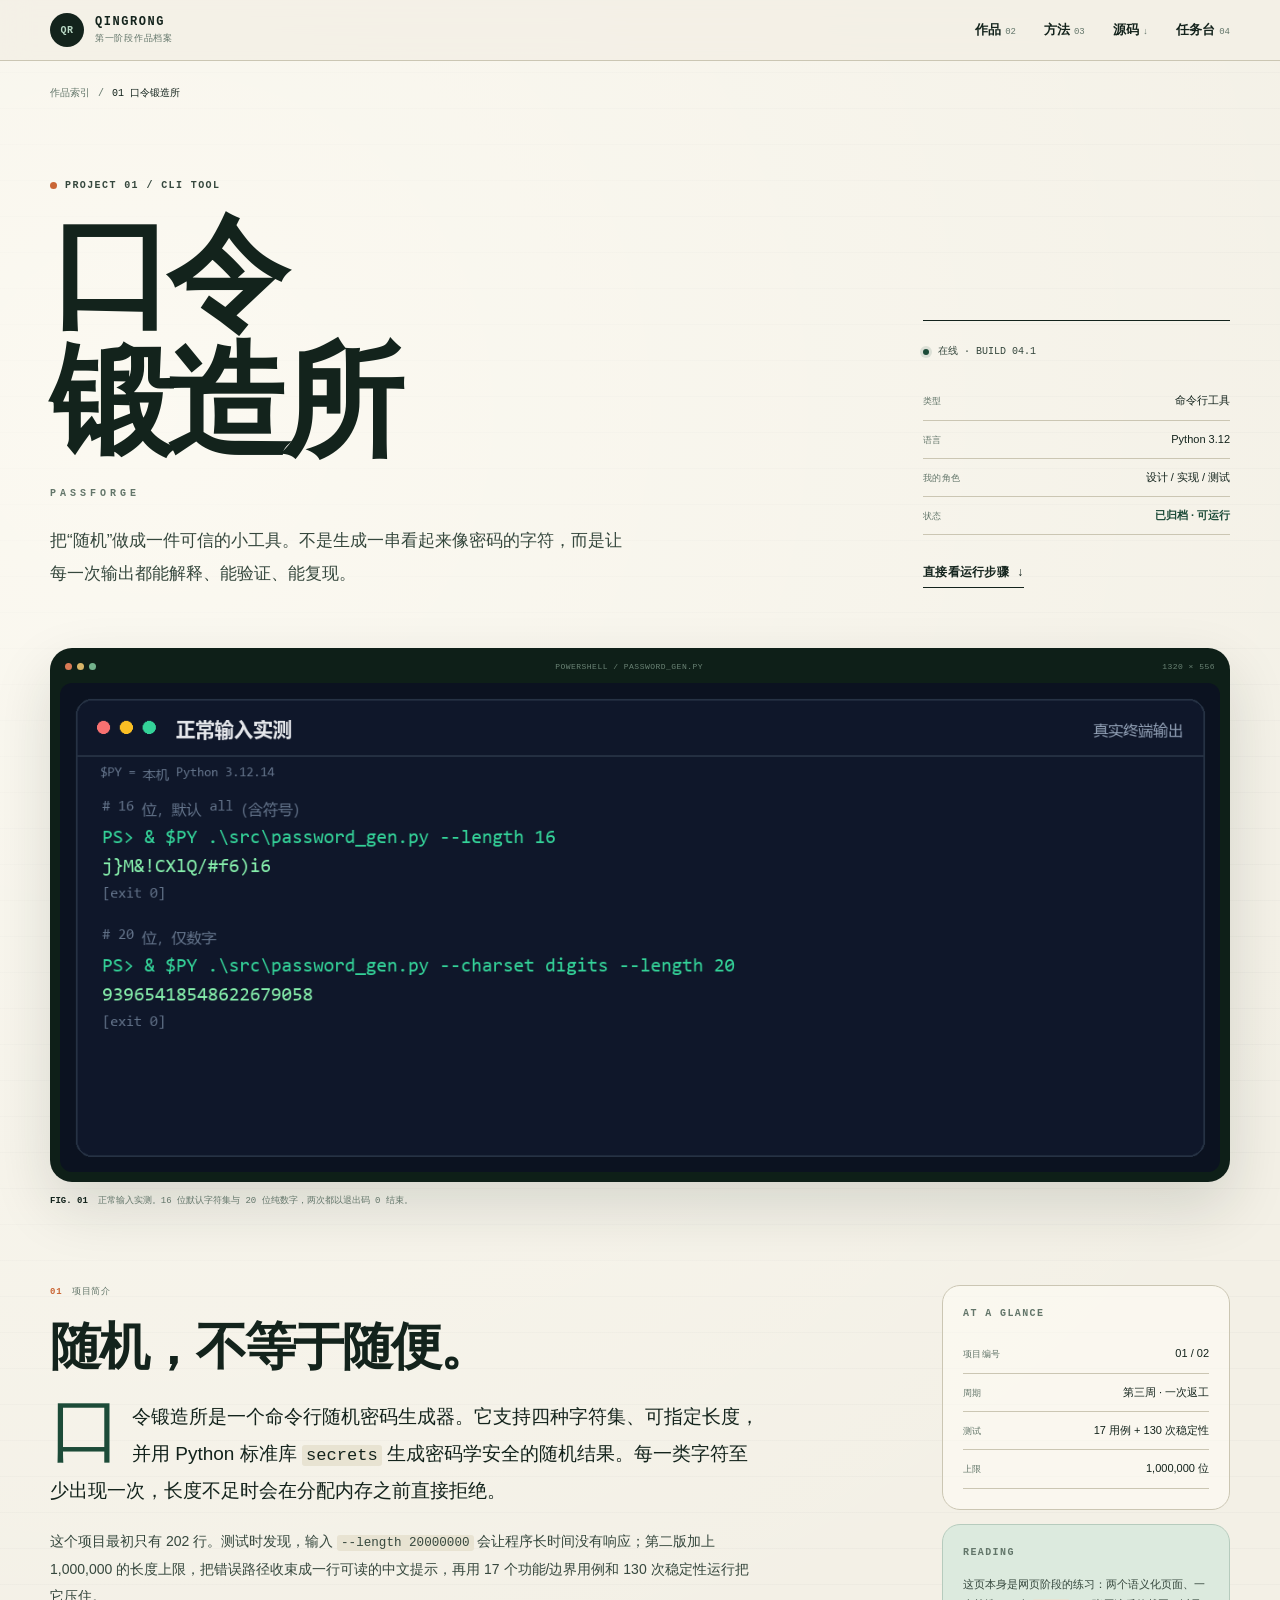
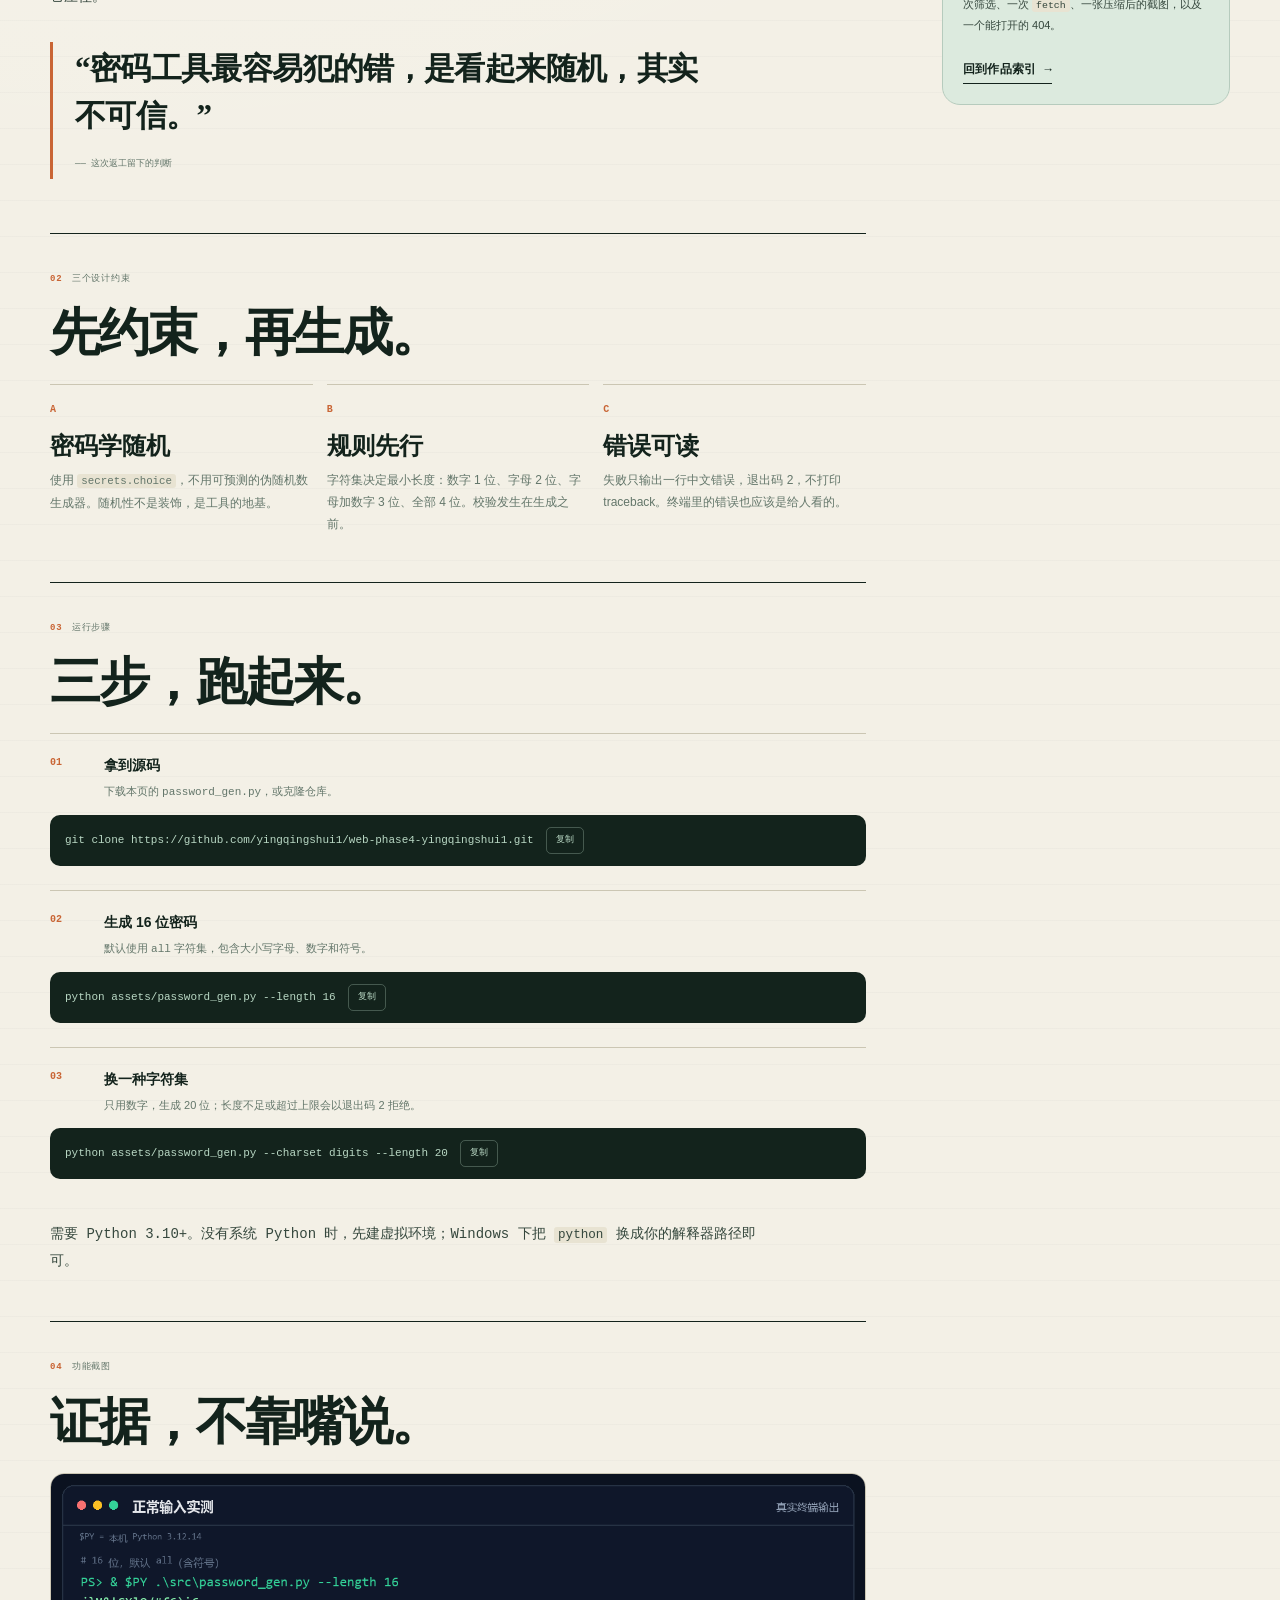
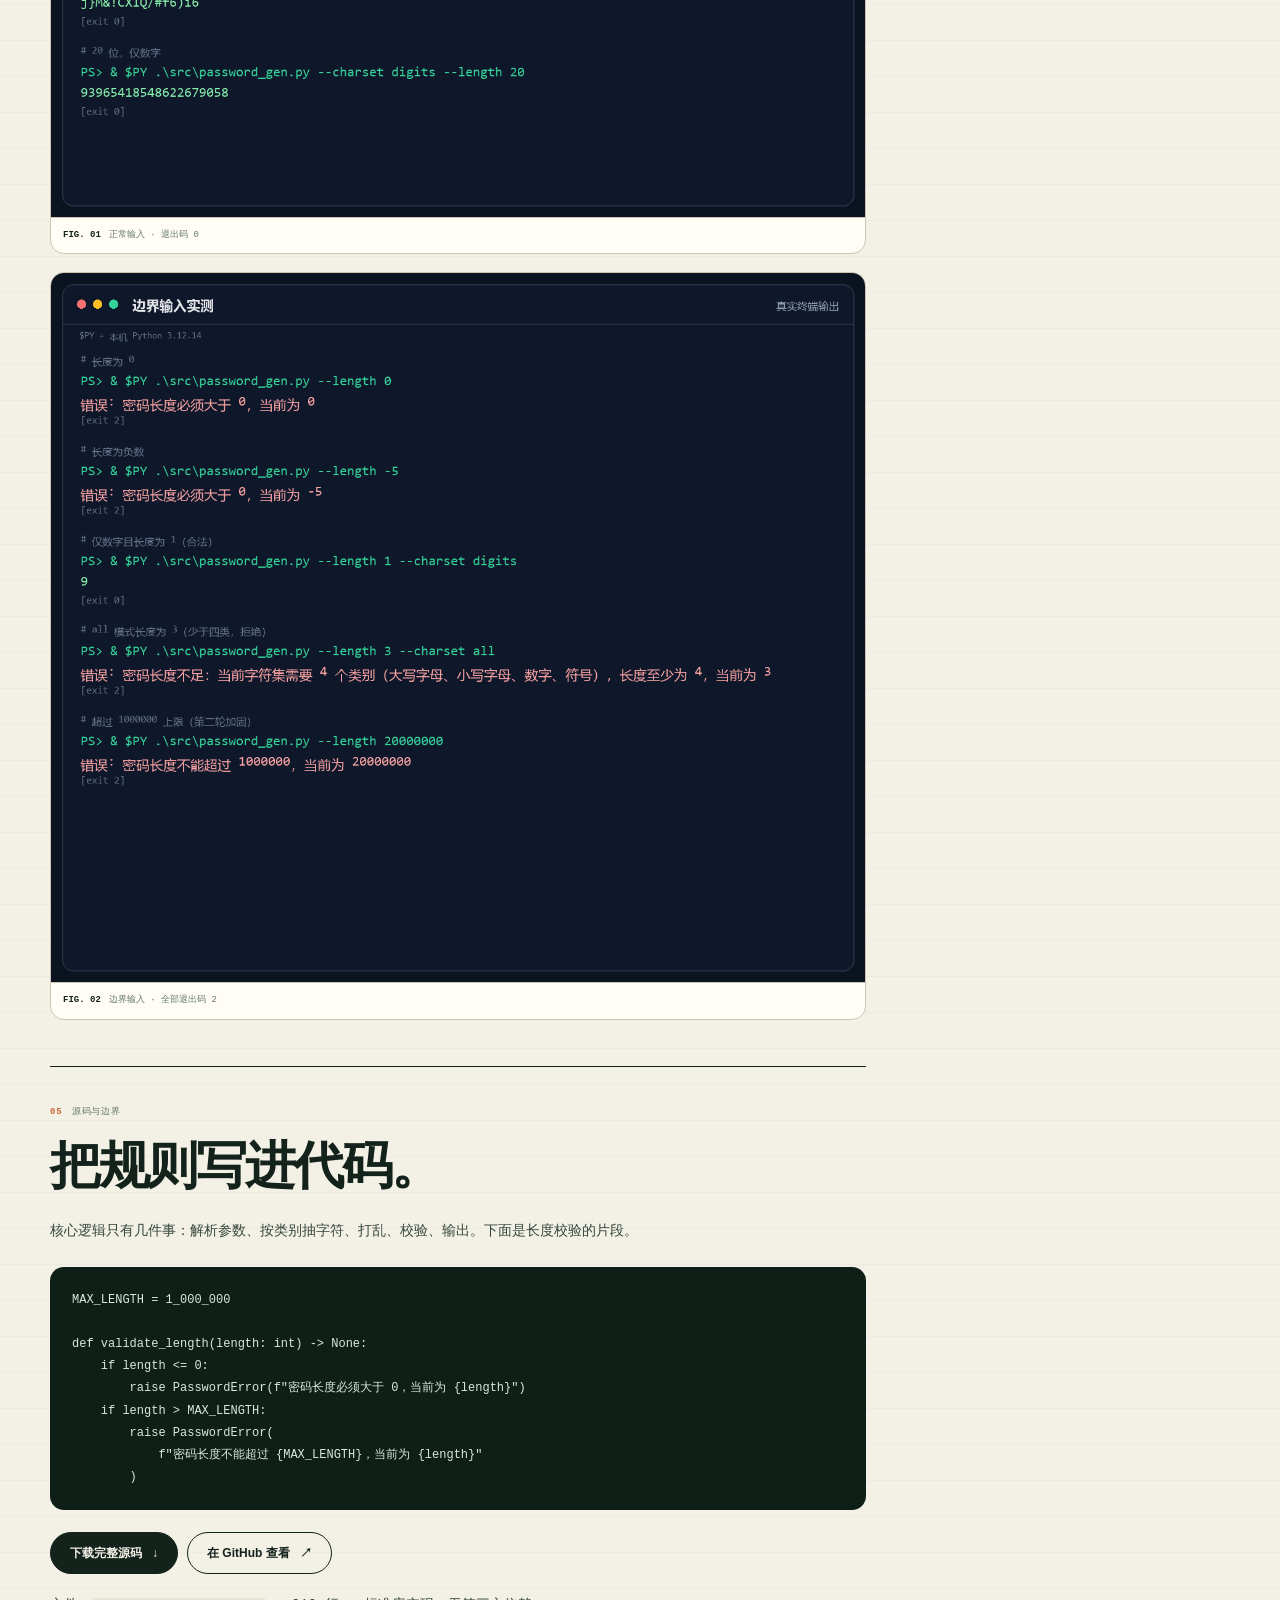
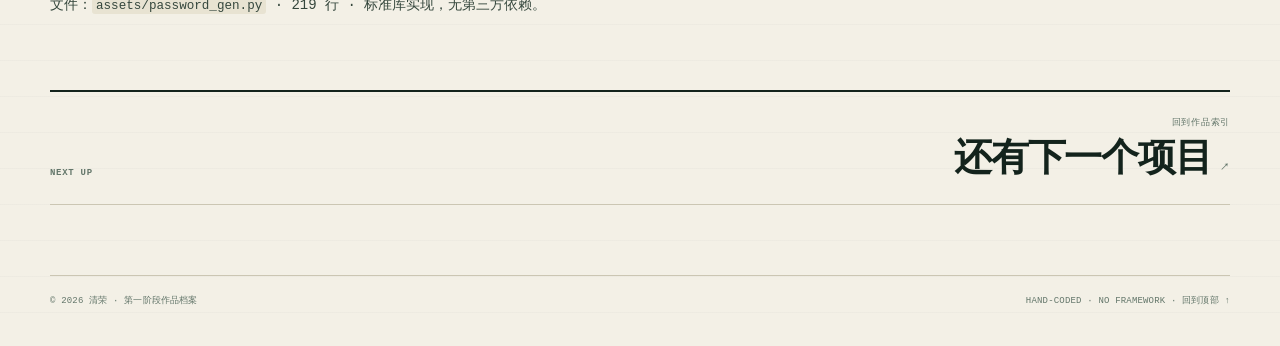
==== commit d00a5361: "feat: connect task board to Flask API with CORS" ====
--- a/project.html
+++ b/project.html
@@ -25,6 +25,7 @@
         <a href="index.html#work">作品 <span>02</span></a>
         <a href="index.html#method">方法 <span>03</span></a>
         <a href="#source">源码 <span aria-hidden="true">↓</span></a>
+        <a href="tasks.html">任务台 <span>04</span></a>
       </nav>
     </div>
   </header>
--- a/css/style.css
+++ b/css/style.css
@@ -1766,7 +1766,9 @@
 
   .ticker__track {
     gap: 20px;
-    animation-duration: 24s;
+    padding-left: 16px;
+    animation: none;
+    transform: none;
   }
 
   .section-head {
